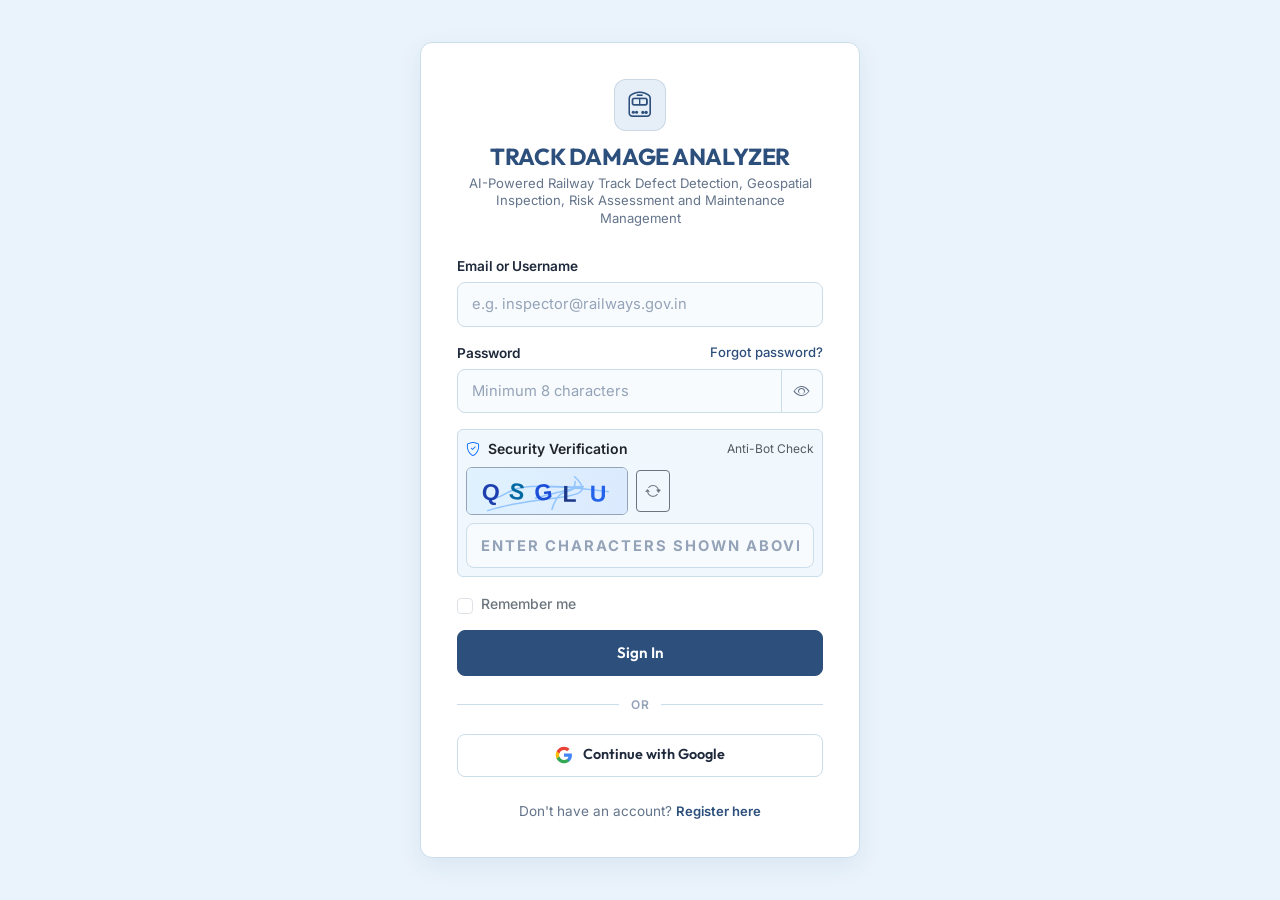
==== frontend/index.html @ 1ae47cca "Checkpoint: Baseline before TRACKVISION GUARD upgrade" ====
<!DOCTYPE html>
<html lang="en">
<head>
    <meta charset="UTF-8">
    <title>Redirecting to TRACK DAMAGE ANALYZER...</title>
    <script>
        var token = localStorage.getItem('token');
        if (token) {
            window.location.replace('pages/dashboard.html');
        } else {
            window.location.replace('pages/login.html');
        }
    </script>
</head>
<body style="background:#0f172a; color:#fff; font-family:sans-serif; text-align:center; padding-top:20vh;">
    <p>Redirecting to TRACK DAMAGE ANALYZER – AI-Powered Railway Track Defect Detection, Geospatial Inspection, Risk Assessment and Maintenance Management...</p>
</body>
</html>
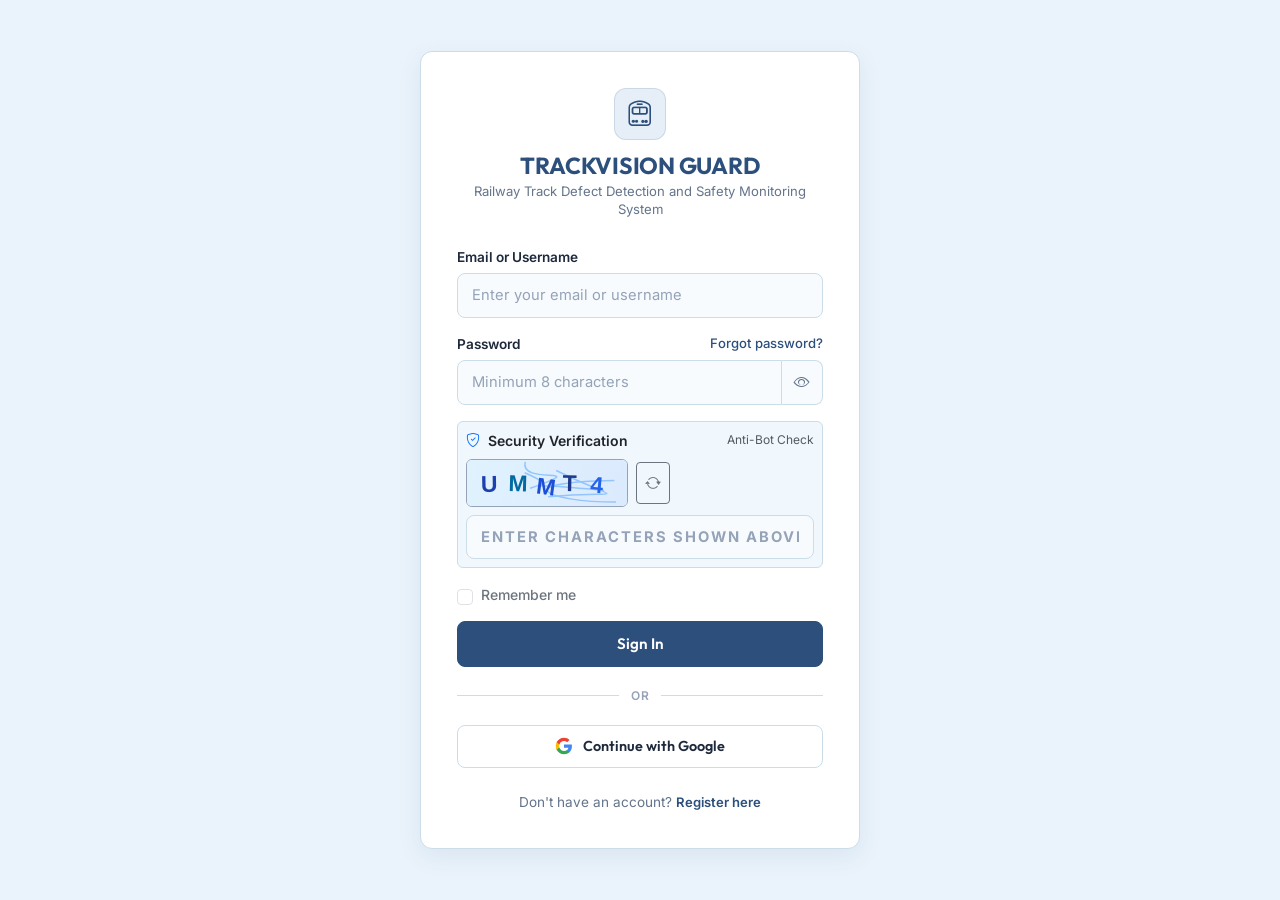
==== commit 2e90e945: "feat: TRACKVISION GUARD branding, full-screen spacious UI, GIS state filtering and real railway data" ====
--- a/frontend/index.html
+++ b/frontend/index.html
@@ -2,7 +2,7 @@
 <html lang="en">
 <head>
     <meta charset="UTF-8">
-    <title>Redirecting to TRACK DAMAGE ANALYZER...</title>
+    <title>Redirecting to TRACKVISION GUARD...</title>
     <script>
         var token = localStorage.getItem('token');
         if (token) {
@@ -13,7 +13,7 @@
     </script>
 </head>
 <body style="background:#0f172a; color:#fff; font-family:sans-serif; text-align:center; padding-top:20vh;">
-    <p>Redirecting to TRACK DAMAGE ANALYZER – AI-Powered Railway Track Defect Detection, Geospatial Inspection, Risk Assessment and Maintenance Management...</p>
+    <p>Redirecting to TRACKVISION GUARD – Railway Track Defect Detection and Safety Monitoring System..</p>
 </body>
 </html>
 
